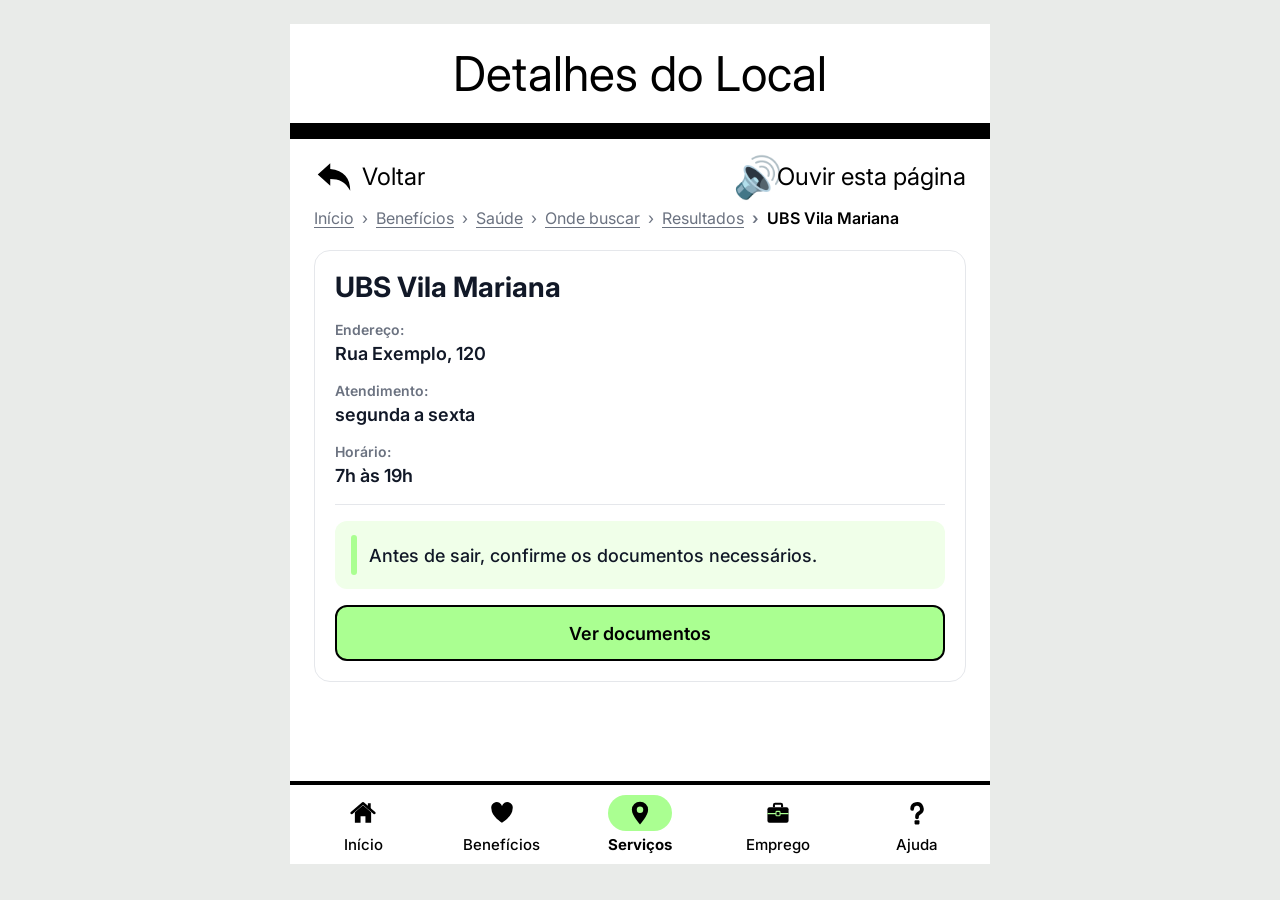
==== conecta-cidadao/detalhes-local.html @ 3fc6eefb "Add files via upload" ====
<!DOCTYPE html>
<html lang="pt-BR">
<head>
  <meta charset="UTF-8">
  <meta name="viewport" content="width=device-width, initial-scale=1.0, viewport-fit=cover">
  <title>Detalhes do Local — Conecta Cidadão</title>
  <link rel="preconnect" href="https://fonts.googleapis.com">
  <link rel="preconnect" href="https://fonts.gstatic.com" crossorigin>
  <link href="https://fonts.googleapis.com/css2?family=Inter:wght@400;500;600;700&display=swap" rel="stylesheet">
  <link rel="stylesheet" href="css/style.css">
</head>
<body>
  <a class="pular" href="#conteudo">Pular para o conteúdo</a>
  <div class="tela">
    <header>
      <h1 class="titulo">Detalhes do Local</h1>
      <div class="divisor"></div>
      <div class="navegacao">
        <a class="voltar" href="resultados.html"><img src="assets/voltar.svg" alt="" width="40" height="40">Voltar</a>
        <a class="ouvir" href="#ouvir"><span class="alto-falante" aria-hidden="true">🔊</span>Ouvir esta página</a>
      </div>
      <nav class="trilha" aria-label="Você está em"><ol><li><a href="index.html">Início</a></li><li><a href="beneficios.html">Benefícios</a></li><li><a href="beneficios-saude.html">Saúde</a></li><li><a href="local-atendimento.html">Onde buscar</a></li><li><a href="resultados.html">Resultados</a></li><li aria-current="page">UBS Vila Mariana</li></ol></nav>
    </header>

    <main id="conteudo" class="principal">
      <section class="conteudo">
        <article class="cartao cartao--espacado">
          <h2 class="cartao-titulo--grande cartao-titulo--escuro">UBS Vila Mariana</h2>

          <div class="info"><span class="info-rotulo">Endereço:</span><span class="info-valor">Rua Exemplo, 120</span></div>
          <div class="info"><span class="info-rotulo">Atendimento:</span><span class="info-valor">segunda a sexta</span></div>
          <div class="info"><span class="info-rotulo">Horário:</span><span class="info-valor">7h às 19h</span></div>

          <div class="separador"></div>

          <p class="orientacao">Antes de sair, confirme os documentos necessários.</p>

          <a class="botao botao--cheio" href="documentos-saude.html">Ver documentos</a>
        </article>
      </section>
    </main>

    <nav class="barra" aria-label="Navegação principal">
      <a href="index.html"><span class="barra-icone"><img src="assets/casa.svg" alt="" width="26" height="26"></span>Início</a>
      <a href="beneficios.html"><span class="barra-icone"><img src="assets/coracao.svg" alt="" width="26" height="26"></span>Benefícios</a>
      <a href="local-atendimento.html" aria-current="page"><span class="barra-icone"><img src="assets/local.svg" alt="" width="26" height="26"></span>Serviços</a>
      <a href="oportunidades.html"><span class="barra-icone"><img src="assets/maleta.svg" alt="" width="26" height="26"></span>Emprego</a>
      <a href="ajuda.html"><span class="barra-icone"><img src="assets/ajuda.svg" alt="" width="26" height="26"></span>Ajuda</a>
    </nav>
  </div>

  <div class="popup" id="ouvir" role="dialog" aria-modal="true" aria-label="Reproduzindo áudio">
    <a class="popup-fundo" href="#" aria-label="Fechar" tabindex="-1"></a>
    <div class="popup-cartao">
      <input class="popup-pausar sr-only" type="checkbox" id="pausar">
      <span class="popup-indicador"></span>
      <a class="popup-fechar" href="#" aria-label="Fechar áudio" title="Fechar">×</a>
      <p class="popup-status" aria-live="polite"><span aria-hidden="true">🔊</span><span class="tocando">Reproduzindo..</span><span class="pausado">Pausado</span></p>
      <label class="popup-play" for="pausar" title="Pausar / continuar"><span class="i-pausa" aria-label="Pausar">❚❚</span><span class="i-play" aria-label="Continuar">▶</span></label>
      <div class="popup-faixa"></div>
      <p class="popup-origem">Detalhes do Local</p>
    </div>
  </div>
</body>
</html>
---- conecta-cidadao/css/style.css ----
/* =========================================================
   Conecta Cidadão — protótipo (HTML/CSS puro)
   Valores extraídos do Figma (frame 700 x 840)
   ========================================================= */

:root {
  --verde: #aaff91;
  --verde-escuro: #2f7a1a;
  --verde-claro: #f1ffec;
  --verde-claro-2: #f0ffe9;
  --preto: #000;
  --texto: #111827;
  --texto-2: #4b5563;
  --texto-3: #6b7280;
  --borda: #e5e7eb;
  --cinza-campo: #a6a6a6;
  --erro: #b91c1c;
  --branco: #fff;
  --largura: 700px;
}

* { box-sizing: border-box; margin: 0; padding: 0; }

html { -webkit-text-size-adjust: 100%; scroll-behavior: smooth; }

body {
  font-family: "Inter", system-ui, -apple-system, "Segoe UI", Roboto, sans-serif;
  color: var(--preto);
  background: #e9ebe9;
}

a { color: inherit; text-decoration: none; }
img { display: block; }
button { font: inherit; }

:focus-visible { outline: 3px solid #2563eb; outline-offset: 3px; border-radius: 4px; }

.sr-only {
  position: absolute !important;
  width: 1px; height: 1px;
  overflow: hidden; clip: rect(0 0 0 0);
  white-space: nowrap;
}

/* Atalho de teclado para pular direto ao conteúdo */
.pular {
  position: absolute; left: 16px; top: -60px; z-index: 20;
  background: var(--preto); color: var(--branco);
  padding: 10px 16px; border-radius: 8px; font-weight: 600;
}
.pular:focus { top: 12px; }

/* ---------- Tela (moldura do celular) ---------- */
.tela {
  position: relative;
  width: 100%;
  max-width: var(--largura);
  min-height: 100vh;
  min-height: 100dvh;
  margin: 0 auto;
  background: var(--branco);
  display: flex;
  flex-direction: column;
}

@media (min-width: 740px) {
  .tela { min-height: 840px; margin: 24px auto; }
}

.principal { flex: 1; display: flex; flex-direction: column; }

/* ---------- Cabeçalho ---------- */
.titulo {
  min-height: 99px;
  padding: 12px 28px;
  display: flex;
  align-items: center;
  justify-content: center;
  text-align: center;
  font-weight: 400;
  font-size: clamp(30px, 6.9vw, 48px);
  line-height: 1.15;
}

.divisor { height: 16px; background: var(--preto); flex-shrink: 0; }

/* Cabeçalho da tela inicial */
.inicio-cabecalho { padding: 20px 28px 7px; text-align: center; }
.inicio-cabecalho h1 { font-weight: 400; font-size: clamp(30px, 6.9vw, 48px); line-height: 58px; }
.inicio-cabecalho p  { font-size: clamp(26px, 5.2vw, 36px); line-height: 53px; }

/* ---------- Navegação (Voltar / Ouvir) ---------- */
.navegacao {
  min-height: 69px;
  padding: 10px 24px 4px;
  display: flex;
  align-items: center;
  justify-content: space-between;
  gap: 12px;
}
.navegacao--so-ouvir { justify-content: flex-end; }

.voltar, .ouvir {
  display: inline-flex;
  align-items: center;
  min-height: 48px;
  padding: 0 10px;
  margin: 0 -10px;
  border-radius: 12px;
  font-size: 24px;
  white-space: nowrap;
  transition: background .15s ease;
}
.voltar { gap: 8px; }
.voltar img { width: 40px; height: 40px; }
.voltar:hover, .ouvir:hover { background: var(--verde-claro); }

.ouvir .alto-falante {
  width: 44px;
  font-size: 40px;
  line-height: 48px;
  text-align: center;
}

/* Trilha: mostra onde a pessoa está */
.trilha { padding: 0 24px 6px; }
.trilha ol {
  list-style: none;
  display: flex;
  flex-wrap: wrap;
  gap: 2px 0;
  font-size: 16px;
  color: var(--texto-3);
}
.trilha li + li::before { content: "›"; padding: 0 8px; color: var(--texto-3); }
.trilha a { text-decoration: underline; text-underline-offset: 3px; }
.trilha a:hover { color: var(--preto); }
.trilha [aria-current] { color: var(--preto); font-weight: 600; }

/* Frase de orientação no topo do conteúdo */
.instrucao {
  padding: 8px 24px 0;
  text-align: center;
  font-size: 20px;
  color: var(--texto-2);
}
.instrucao--esquerda { padding: 0; text-align: left; }

/* ---------- Conteúdo ---------- */
.conteudo {
  flex: 1;
  padding: 16px 24px 24px;
  display: flex;
  flex-direction: column;
  gap: 16px;
}
.conteudo--sem-topo { padding-top: 8px; }

.conteudo-topo { display: flex; align-items: center; justify-content: space-between; gap: 12px; flex-wrap: wrap; }
.link-acao {
  font-weight: 600; font-size: 18px;
  text-decoration: underline; text-underline-offset: 3px;
  padding: 8px 0;
}
.link-acao::before { content: "🔍 "; text-decoration: none; display: inline-block; margin-right: 4px; }

/* ---------- Grade de opções (Início e Benefícios) ---------- */
.grade {
  flex: 1;
  display: grid;
  grid-template-columns: 1fr 1fr;
  align-content: space-evenly;
  row-gap: 40px;
  padding: 24px 16px 32px;
}

.opcao {
  display: flex;
  flex-direction: column;
  align-items: center;
  justify-content: flex-end;
  gap: 28px;
  padding: 12px 8px;
  border-radius: 24px;
  text-align: center;
  transition: background .15s ease;
}
a.opcao:hover { background: var(--verde-claro); }
.opcao-rotulo { font-size: clamp(24px, 4.6vw, 32px); line-height: 1.2; }

.pilula {
  width: 136px;
  height: 104px;
  border-radius: 50px;
  background: var(--verde);
  display: flex;
  align-items: center;
  justify-content: center;
  transition: transform .15s ease, box-shadow .15s ease;
}
.pilula img { width: 64px; height: 64px; }
.pilula--alta { height: 114px; }
.pilula--alta img { width: 84px; height: 84px; }
a.opcao:hover .pilula { transform: translateY(-2px); box-shadow: 0 6px 0 rgba(0,0,0,.12); }
a.opcao:active .pilula { transform: translateY(1px); box-shadow: none; }

/* Opção ainda não disponível: visível, mas claramente desativada */
.opcao--em-breve { cursor: not-allowed; gap: 16px; }
.opcao--em-breve .opcao-rotulo { color: var(--texto-3); }
.opcao--em-breve .pilula { background: #e6f5e0; }
.opcao--em-breve .pilula img { opacity: .4; }
.grade .opcao .selo-texto { margin-top: -8px; }
a.opcao { gap: 16px; }

/* ---------- Opções com selo (Benefícios - Saúde) ---------- */
.opcoes-selo {
  flex: 1;
  display: flex;
  justify-content: center;
  align-items: center;
  gap: 16px;
  padding: 24px;
  flex-wrap: wrap;
}
.opcao-selo {
  width: 192px;
  padding: 20px 8px;
  border-radius: 20px;
  display: flex;
  flex-direction: column;
  align-items: center;
  gap: 12px;
  text-align: center;
  font-weight: 600;
  font-size: 24px;
  line-height: 1.2;
  transition: background .15s ease;
}
.opcao-selo:hover { background: var(--verde-claro); }
.selo {
  width: 56px;
  height: 56px;
  border-radius: 28px;
  background: var(--verde);
  display: flex;
  align-items: center;
  justify-content: center;
}
.selo img { width: 40px; height: 40px; }

/* ---------- Botões ---------- */
.botao {
  display: flex;
  align-items: center;
  justify-content: center;
  min-height: 48px;
  padding: 0 20px;
  background: var(--verde);
  border: 2px solid var(--preto);
  border-radius: 12px;
  font-weight: 600;
  font-size: 18px;
  color: var(--preto);
  text-align: center;
  cursor: pointer;
  transition: filter .15s ease, transform .1s ease;
}
.botao:hover { filter: brightness(.95); }
.botao:active { transform: translateY(1px); }
.botao--cheio { width: 100%; height: 56px; }
.botao--medio { width: 100%; height: 52px; }
.botao--pequeno { padding: 12px 20px; font-size: 16px; align-self: flex-start; }

/* ---------- Cartões ---------- */
.cartao {
  background: var(--branco);
  border: 1px solid var(--borda);
  border-radius: 16px;
  padding: 20px;
  display: flex;
  flex-direction: column;
  gap: 12px;
}
.cartao--destaque { border: 2px solid var(--preto); }
.cartao--espacado { gap: 16px; }

.cartao-titulo { font-weight: 600; font-size: 24px; color: var(--texto); }
.cartao-titulo--grande { font-weight: 700; font-size: 28px; line-height: 1.2; color: var(--preto); }
.cartao-titulo--escuro { color: var(--texto); }
.cartao-texto { font-size: 18px; color: var(--texto-2); }

.cartao-topo { display: flex; align-items: center; justify-content: space-between; gap: 12px; }

.selo-texto {
  background: var(--preto);
  color: var(--branco);
  font-weight: 700;
  font-size: 14px;
  padding: 6px 12px;
  border-radius: 999px;
  white-space: nowrap;
}
.selo-texto--claro { background: var(--branco); color: var(--preto); border: 2px solid var(--preto); padding: 4px 10px; }
.selo-texto--disponivel { background: var(--verde); color: var(--preto); }

/* Pares rótulo/valor */
.info-linha { display: flex; gap: 16px; }
.info-linha > * { flex: 1; min-width: 0; }
.info { display: flex; flex-direction: column; gap: 4px; font-weight: 600; }
.info-rotulo { font-size: 14px; color: var(--texto-3); }
.info-valor { font-size: 18px; line-height: 1.35; color: var(--texto); }
.info--opaco .info-rotulo { color: var(--preto); opacity: .6; }
.info--opaco .info-valor { color: var(--preto); line-height: normal; }

.separador { height: 1px; background: var(--borda); }
.separador--escuro { background: rgba(0,0,0,.16); }

.subtitulo { font-weight: 500; font-size: 20px; color: var(--texto); }
.nota { font-size: 14px; color: var(--texto-3); }

.como { display: flex; flex-direction: column; gap: 8px; }
.como h3 { font-weight: 700; font-size: 22px; line-height: 1.25; }
.como p { font-size: 18px; line-height: 1.5; color: var(--texto-2); }

/* Orientação com indicador verde */
.orientacao {
  background: var(--verde-claro-2);
  border-radius: 12px;
  padding: 14px 18px 14px 16px;
  display: flex;
  align-items: center;
  gap: 12px;
  font-weight: 500;
  font-size: 18px;
  line-height: 1.4;
  color: var(--texto);
}
.orientacao::before {
  content: "";
  flex-shrink: 0;
  width: 6px;
  height: 40px;
  border-radius: 3px;
  background: var(--verde);
}

/* ---------- Filtros (Oportunidades) — funcionam só com CSS ---------- */
.filtros { display: flex; gap: 12px; }
.filtro {
  flex: 1;
  height: 56px;
  font-size: 20px;
  background: var(--branco);
  padding: 0 8px;
}
#f-todos:checked    ~ .filtros [for="f-todos"],
#f-empregos:checked ~ .filtros [for="f-empregos"],
#f-cursos:checked   ~ .filtros [for="f-cursos"] { background: var(--verde); }
#f-todos:checked    ~ .filtros [for="f-todos"]::before,
#f-empregos:checked ~ .filtros [for="f-empregos"]::before,
#f-cursos:checked   ~ .filtros [for="f-cursos"]::before { content: "✓"; margin-right: 6px; }
#f-todos:focus-visible    ~ .filtros [for="f-todos"],
#f-empregos:focus-visible ~ .filtros [for="f-empregos"],
#f-cursos:focus-visible   ~ .filtros [for="f-cursos"] { outline: 3px solid #2563eb; outline-offset: 3px; }

.contagem { font-size: 16px; color: var(--texto-2); }
.contagem span { display: none; }
#f-todos:checked    ~ .contagem .c-todos,
#f-empregos:checked ~ .contagem .c-empregos,
#f-cursos:checked   ~ .contagem .c-cursos { display: inline; }

.lista-oportunidades { display: flex; flex-direction: column; gap: 16px; }
#f-empregos:checked ~ .lista-oportunidades .item-curso,
#f-cursos:checked   ~ .lista-oportunidades .item-emprego { display: none; }

/* ---------- Informações - Saúde ---------- */
.texto-corrido {
  padding: 10px 72px 24px;
  display: flex;
  flex-direction: column;
  gap: 14px;
}
.texto-corrido h2 { font-weight: 700; font-size: 36px; line-height: 1.2; text-align: center; }
.texto-corrido p, .texto-corrido li { font-size: 22px; line-height: 1.35; }
.destaque { font-weight: 700; line-height: 1.3; }

.lista { list-style: none; display: flex; flex-direction: column; gap: 6px; margin-top: 10px; }
.lista li { display: flex; align-items: flex-start; gap: 16px; line-height: 1.3; }
.lista li::before {
  content: "";
  flex-shrink: 0;
  margin-top: calc(0.65em - 4px);
  width: 8px;
  height: 8px;
  border-radius: 50%;
  background: var(--preto);
}

.aviso {
  background: var(--verde-claro);
  border-left: 6px solid var(--preto);
  border-radius: 18px;
  padding: 16px 20px;
  display: flex;
  flex-direction: column;
  gap: 6px;
}
.aviso strong { font-size: 22px; line-height: 1.25; }
.aviso p { font-size: 20px; line-height: 1.35; }

.acoes { display: flex; gap: 16px; }
.acoes .botao {
  height: 60px;
  border-radius: 16px;
  font-weight: 700;
  font-size: 20px;
  line-height: 1.2;
  padding: 0 16px;
}
.acoes .botao:first-child { width: 216px; flex-shrink: 0; }
.acoes .botao:last-child { flex: 1; }

/* ---------- Documentos - Saúde (lista para marcar) ---------- */
.documentos {
  flex: 1;
  display: flex;
  flex-direction: column;
  justify-content: center;
  gap: 20px;
  padding: 24px 72px 32px;
}
.documentos h2 { font-weight: 700; font-size: 36px; }

.checklist { list-style: none; display: flex; flex-direction: column; gap: 10px; }
.checklist label {
  display: flex;
  align-items: center;
  gap: 18px;
  min-height: 64px;
  padding: 10px 16px;
  border: 2px solid var(--borda);
  border-radius: 14px;
  font-size: 28px;
  cursor: pointer;
  transition: background .15s ease, border-color .15s ease;
}
.checklist label:hover { border-color: var(--preto); }
.checklist input {
  appearance: none;
  flex-shrink: 0;
  width: 32px;
  height: 32px;
  border: 2px solid var(--preto);
  border-radius: 8px;
  background: var(--branco);
  display: grid;
  place-content: center;
  cursor: pointer;
}
.checklist input::after { content: "✓"; font-size: 24px; font-weight: 700; line-height: 1; opacity: 0; }
.checklist input:checked { background: var(--verde); }
.checklist input:checked::after { opacity: 1; }
.checklist label:has(input:checked) { background: var(--verde-claro); border-color: var(--preto); }

.checklist-pronto {
  display: none;
  font-weight: 600;
  font-size: 20px;
  color: var(--verde-escuro);
}
.checklist:not(:has(input:not(:checked))) ~ .checklist-pronto { display: block; }

/* ---------- Local de atendimento (busca) ---------- */
.busca {
  flex: 1;
  width: 100%;
  max-width: 471px;
  margin: 0 auto;
  display: flex;
  flex-direction: column;
  align-items: center;
  gap: 8px;
  padding: 72px 24px 24px;
  text-align: center;
}
.busca img { width: 78px; height: 78px; margin-bottom: 16px; }
.busca label { font-size: clamp(26px, 5.2vw, 36px); line-height: 1.3; margin-bottom: 4px; }
.busca input {
  width: 100%;
  height: 56px;
  border: 2px solid var(--cinza-campo);
  border-radius: 12px;
  background: #f3f4f3;
  padding: 0 16px;
  font: inherit;
  font-size: 20px;
  color: var(--preto);
  transition: border-color .15s ease, background .15s ease;
}
.busca input::placeholder { color: var(--texto-3); }
.busca input:focus { outline: none; border-color: var(--preto); background: var(--branco); box-shadow: 0 0 0 4px var(--verde); }
.busca-dica { font-size: 16px; color: var(--texto-3); }
.busca-erro { display: none; font-size: 16px; font-weight: 600; color: var(--erro); }
.busca input:user-invalid { border-color: var(--erro); }
.busca input:user-invalid ~ .busca-dica { display: none; }
.busca input:user-invalid ~ .busca-erro { display: block; }
.busca-botao { margin-top: 12px; }

/* ---------- Ajuda ---------- */
.ajuda { padding: 16px 24px 24px; display: flex; flex-direction: column; gap: 20px; }
.ajuda h2 { font-weight: 700; font-size: 28px; line-height: 36px; }
.ajuda p, .ajuda li { font-size: 20px; line-height: 28px; }
.passos { list-style: none; counter-reset: passo; display: flex; flex-direction: column; gap: 16px; }
.passos li { counter-increment: passo; display: flex; gap: 12px; }
.passos li::before { content: counter(passo) "."; font-weight: 700; width: 24px; flex-shrink: 0; }
.ajuda .separador { background: var(--preto); }

/* ---------- Barra de navegação inferior ---------- */
.barra {
  position: sticky;
  bottom: 0;
  z-index: 5;
  margin-top: auto;
  display: grid;
  grid-template-columns: repeat(5, 1fr);
  padding: 8px 4px calc(8px + env(safe-area-inset-bottom));
  background: var(--branco);
  border-top: 4px solid var(--preto);
}
.barra a {
  display: flex;
  flex-direction: column;
  align-items: center;
  gap: 4px;
  min-height: 60px;
  padding: 2px 0;
  font-size: 15px;
  font-weight: 500;
  text-align: center;
}
.barra-icone {
  width: 64px;
  height: 36px;
  border-radius: 18px;
  display: flex;
  align-items: center;
  justify-content: center;
  transition: background .15s ease;
}
.barra-icone img { width: 26px; height: 26px; }
.barra a:hover .barra-icone { background: var(--verde-claro); }
.barra a[aria-current="page"] { font-weight: 700; }
.barra a[aria-current="page"] .barra-icone { background: var(--verde); }

/* ---------- Pop-up "Reproduzindo" (abre com :target, sem JS) ---------- */
.popup {
  position: fixed;
  inset: 0;
  z-index: 10;
  display: none;
  align-items: center;
  justify-content: center;
  padding: 16px;
  background: rgba(0,0,0,.35);
}
.popup:target { display: flex; }

.popup-fundo { position: absolute; inset: 0; }

.popup-cartao {
  position: relative;
  width: 420px;
  max-width: 100%;
  height: 220px;
  background: var(--branco);
  border: 1px solid #d1d6d1;
  border-radius: 24px;
  filter: drop-shadow(0 10px 12px rgba(0,0,0,.18));
  animation: subir .2s ease-out;
}
.popup-indicador {
  position: absolute; left: 23px; top: 23px;
  width: 72px; height: 6px; border-radius: 3px;
  background: var(--verde);
}
.popup-fechar {
  position: absolute; right: 24px; top: 19px;
  width: 44px; height: 44px; border-radius: 50%;
  background: var(--verde);
  display: flex; align-items: center; justify-content: center;
  font-size: 32px; line-height: 1;
}
.popup-fechar:hover { filter: brightness(.93); }
.popup-status {
  position: absolute; left: 75px; right: 24px; top: 78px;
  display: flex; align-items: center; gap: 8px;
  font-size: 28px;
}
.popup-status span:first-child { width: 52px; font-size: 40px; text-align: center; }
.popup-status .pausado { display: none; }

/* Botão pausar / continuar */
.popup-play {
  position: absolute; left: 20px; top: 136px;
  width: 44px; height: 44px; border-radius: 50%;
  border: 2px solid var(--preto);
  background: var(--branco);
  display: flex; align-items: center; justify-content: center;
  font-size: 14px; font-weight: 700; letter-spacing: -1px;
  cursor: pointer;
}
.popup-play:hover { background: var(--verde-claro); }
.popup-play .i-play { display: none; font-size: 16px; }
.popup-pausar:focus-visible ~ .popup-play { outline: 3px solid #2563eb; outline-offset: 3px; }
.popup-pausar:checked ~ .popup-play .i-pausa { display: none; }
.popup-pausar:checked ~ .popup-play .i-play { display: inline; }
.popup-pausar:checked ~ .popup-status .tocando { display: none; }
.popup-pausar:checked ~ .popup-status .pausado { display: inline; }
.popup-pausar:checked ~ .popup-faixa::after { animation-play-state: paused; }

.popup-faixa {
  position: absolute; left: 75px; top: 154px;
  width: 268px; max-width: calc(100% - 100px); height: 8px; border-radius: 4px;
  background: #e5e8e5; overflow: hidden;
}
.popup-faixa::after {
  content: ""; display: block; height: 100%; width: 58%;
  border-radius: 4px; background: var(--verde);
  animation: progresso 12s linear infinite;
}
.popup-origem {
  position: absolute; left: 75px; top: 174px;
  width: 268px; max-width: calc(100% - 100px);
  text-align: center; font-size: 14px; opacity: .6;
}

@keyframes progresso { from { width: 0; } to { width: 100%; } }
@keyframes subir { from { transform: translateY(12px); opacity: 0; } to { transform: none; opacity: 1; } }

@media (prefers-reduced-motion: reduce) {
  html { scroll-behavior: auto; }
  .popup-cartao, .popup-faixa::after { animation: none; }
  .popup-faixa::after { width: 58%; }
}

/* ---------- Telas estreitas ---------- */
@media (max-width: 520px) {
  .voltar, .ouvir { font-size: 18px; }
  .ouvir .alto-falante { font-size: 30px; width: 34px; }
  .trilha ol { font-size: 14px; }
  .instrucao { font-size: 18px; }
  .texto-corrido { padding: 10px 24px 24px; }
  .acoes { flex-direction: column; }
  .acoes .botao:first-child { width: 100%; }
  .acoes .botao, .acoes .botao:last-child { flex: none; width: 100%; }
  .documentos { padding: 16px 24px 24px; }
  .documentos h2 { font-size: 28px; }
  .checklist label { font-size: 22px; min-height: 56px; }
  .info-linha { flex-direction: column; gap: 12px; }
  .busca { padding-top: 40px; }
  .grade { padding-inline: 4px; row-gap: 24px; }
  .pilula { width: 120px; height: 92px; }
  .pilula img { width: 56px; height: 56px; }
  .pilula--alta img { width: 70px; height: 70px; }
  .filtros { gap: 8px; }
  .filtro { font-size: 17px; }
  .cartao-titulo--grande { font-size: 24px; }
  .barra a { font-size: 12px; }
  .barra-icone { width: 52px; height: 32px; }
  .barra-icone img { width: 24px; height: 24px; }
}
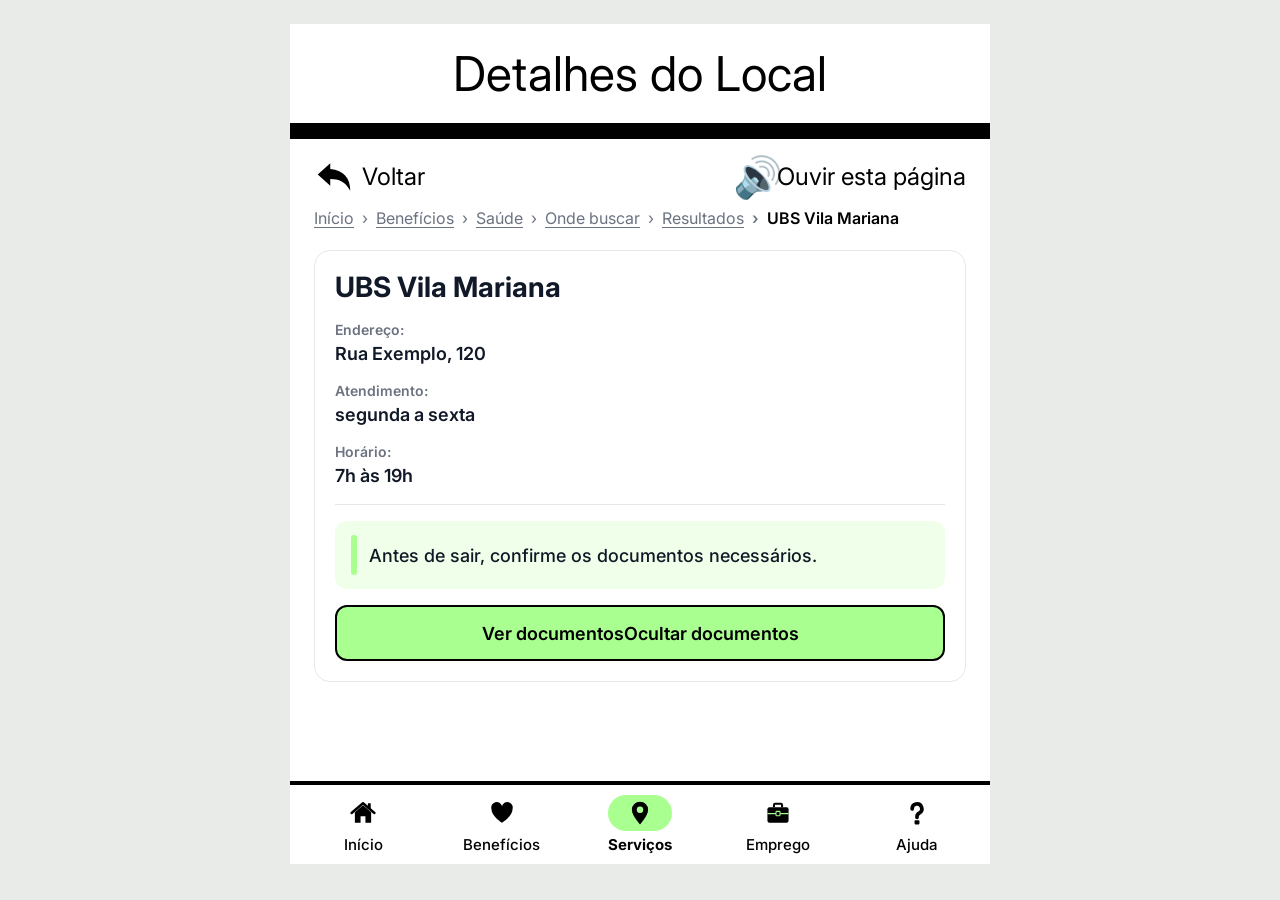
==== commit e0057a96: "Add files via upload" ====
--- a/conecta-cidadao/detalhes-local.html
+++ b/conecta-cidadao/detalhes-local.html
@@ -35,7 +35,18 @@
 
           <p class="orientacao">Antes de sair, confirme os documentos necessários.</p>
 
-          <a class="botao botao--cheio" href="documentos-saude.html">Ver documentos</a>
+          <details class="docs-local">
+            <summary class="botao botao--cheio"><span class="abrir">Ver documentos</span><span class="fechar">Ocultar documentos</span></summary>
+            <div class="docs-local-conteudo">
+              <p class="docs-local-titulo">Leve ao atendimento (marque o que já separou):</p>
+              <ul class="checklist checklist--compacta">
+                <li><label><input type="checkbox"><span>RG ou CNH</span></label></li>
+                <li><label><input type="checkbox"><span>CPF</span></label></li>
+                <li><label><input type="checkbox"><span>Comprovante de Residência</span></label></li>
+              </ul>
+              <p class="checklist-pronto" aria-live="polite">✓ Tudo pronto! Você já pode ir a este local.</p>
+            </div>
+          </details>
         </article>
       </section>
     </main>
